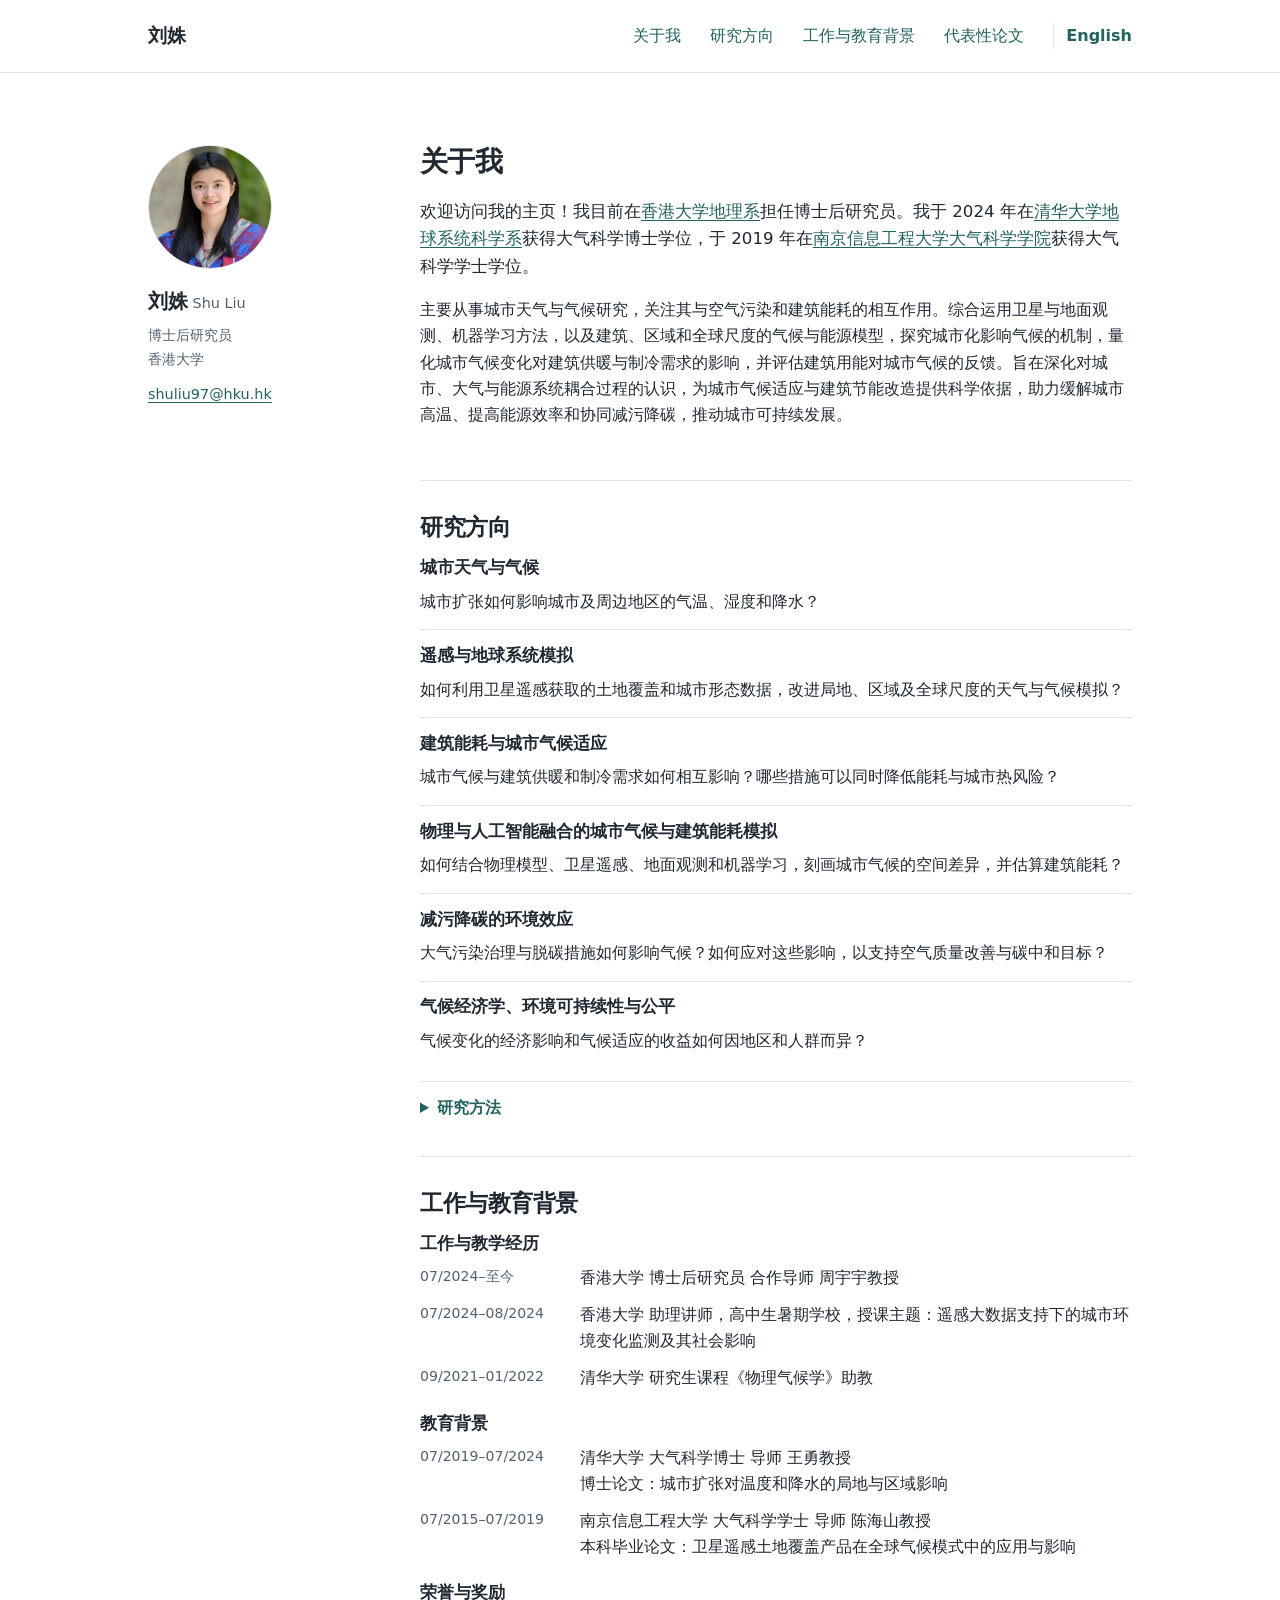
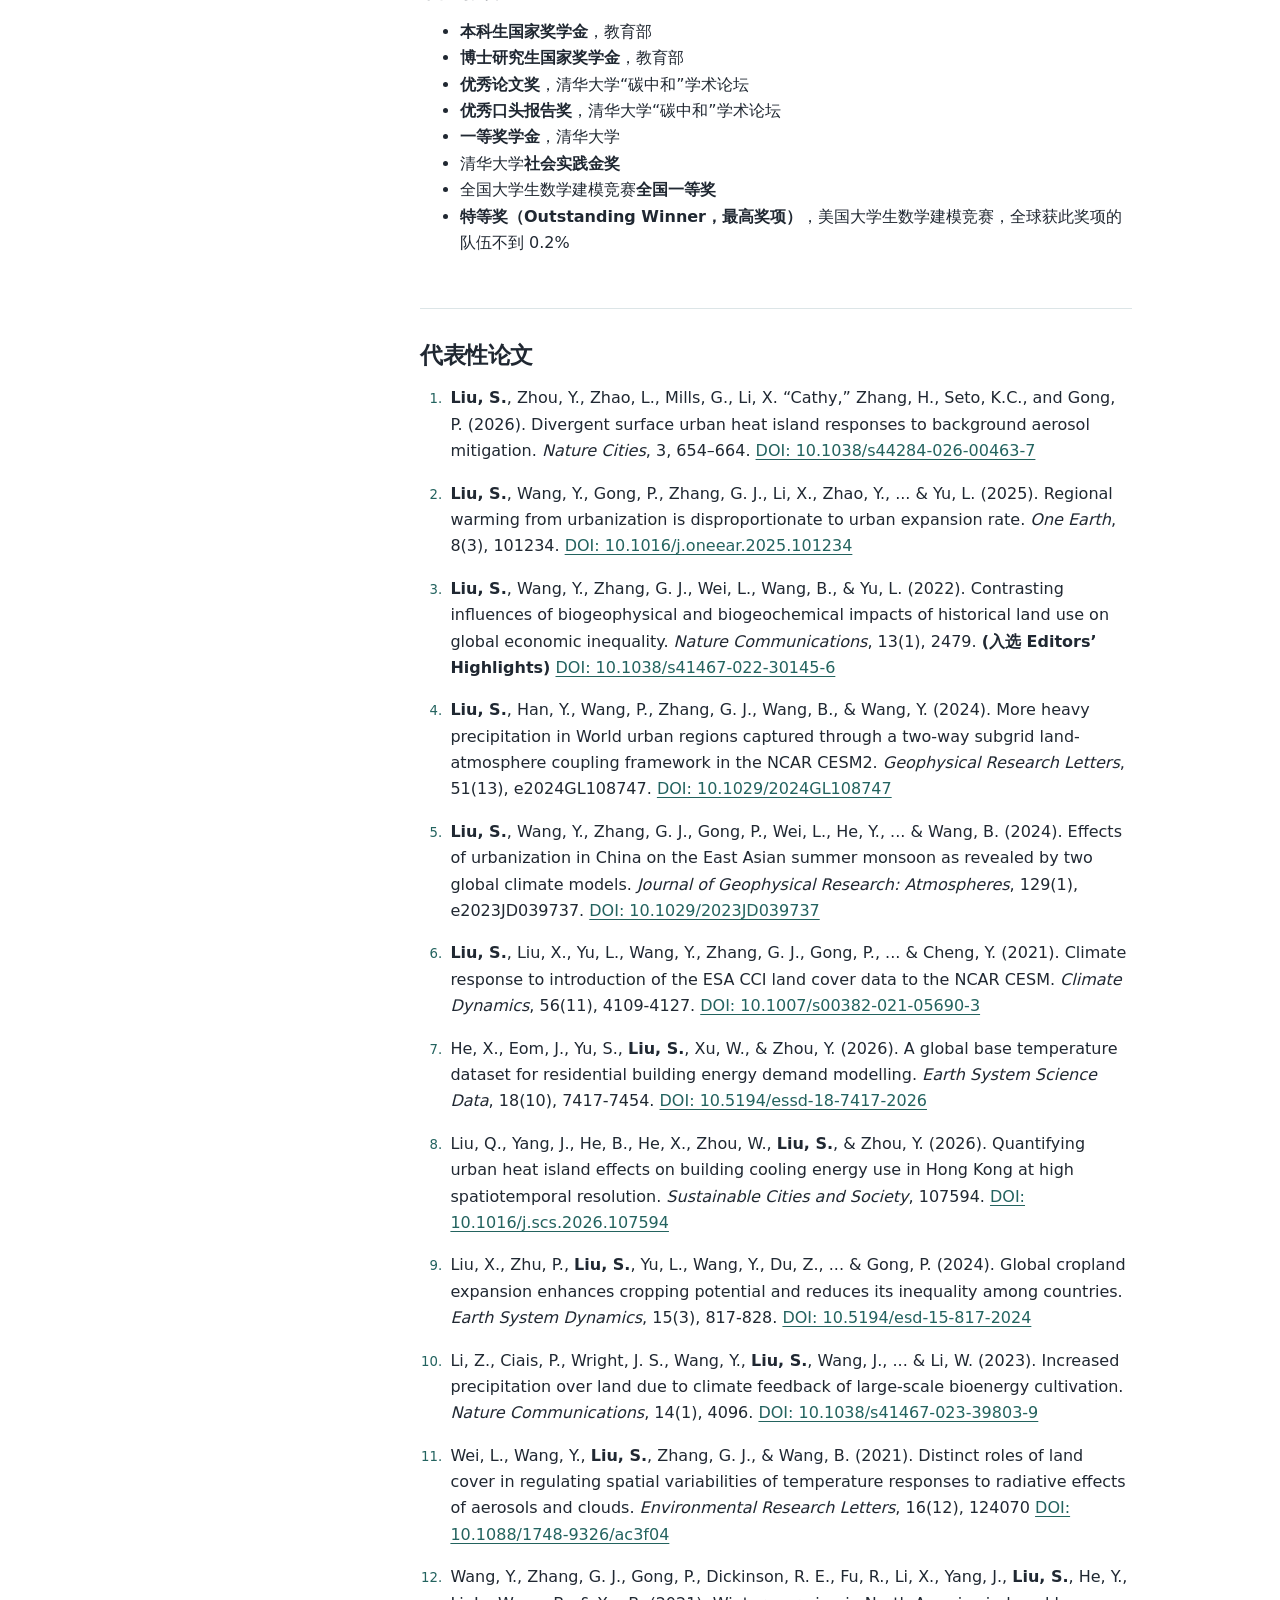
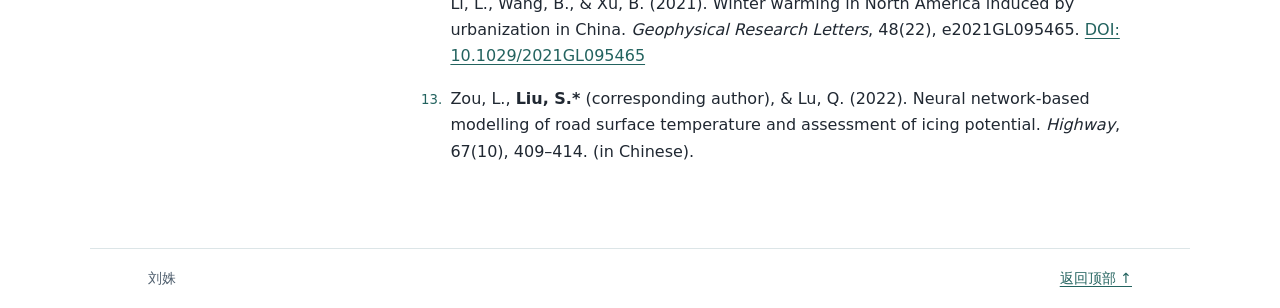
==== zh.html @ 998f200f "Add files via upload Publish bilingual academic homepage" ====
<!DOCTYPE html>

<html lang="zh-CN">
<head><meta charset="utf-8"/><meta content="width=device-width, initial-scale=1" name="viewport"/>
<title>刘姝 | 学术主页</title>
<meta content="刘姝，香港大学博士后研究员，研究城市天气与气候、建筑能耗及气候变化的经济影响。" name="description"/>
<link href="index.html" hreflang="en" rel="alternate"/>
<script defer="" src="language.js"></script>
<link href="style.css" rel="stylesheet"/></head>
<body>
<a class="skip" href="#about">跳转到正文</a>
<header><nav aria-label="主导航"><a class="brand" href="#about">刘姝</a><div class="navlinks"><a href="#about">关于我</a><a href="#research">研究方向</a><a href="#cv">工作与教育背景</a><a href="#publications">代表性论文</a><a class="language" href="index.html" hreflang="en" lang="en">English</a></div></nav></header>
<div class="layout">
<aside aria-label="个人信息"><div class="identity"><img alt="刘姝的照片" height="124" src="portrait.jpg?v=53b69d57" width="124"/><div><strong>刘姝</strong> <span lang="en">Shu Liu</span><p>博士后研究员<br/>香港大学</p></div></div><a href="mailto:shuliu97@hku.hk">shuliu97@hku.hk</a></aside>
<main>
<section id="about"><h1>关于我</h1>
<p class="lead">欢迎访问我的主页！我目前在<a href="https://geog.hku.hk/">香港大学地理系</a>担任博士后研究员。我于 2024 年在<a href="https://www.dess.tsinghua.edu.cn/">清华大学地球系统科学系</a>获得大气科学博士学位，于 2019 年在<a href="https://cas.nuist.edu.cn/index.htm">南京信息工程大学大气科学学院</a>获得大气科学学士学位。</p>
<p>主要从事城市天气与气候研究，关注其与空气污染和建筑能耗的相互作用。综合运用卫星与地面观测、机器学习方法，以及建筑、区域和全球尺度的气候与能源模型，探究城市化影响气候的机制，量化城市气候变化对建筑供暖与制冷需求的影响，并评估建筑用能对城市气候的反馈。旨在深化对城市、大气与能源系统耦合过程的认识，为城市气候适应与建筑节能改造提供科学依据，助力缓解城市高温、提高能源效率和协同减污降碳，推动城市可持续发展。</p>
</section>
<section id="research"><h2>研究方向</h2><div class="themes"><article><h3>城市天气与气候</h3><p>城市扩张如何影响城市及周边地区的气温、湿度和降水？</p></article><article><h3>遥感与地球系统模拟</h3><p>如何利用卫星遥感获取的土地覆盖和城市形态数据，改进局地、区域及全球尺度的天气与气候模拟？</p></article><article><h3>建筑能耗与城市气候适应</h3><p>城市气候与建筑供暖和制冷需求如何相互影响？哪些措施可以同时降低能耗与城市热风险？</p></article><article><h3>物理与人工智能融合的城市气候与建筑能耗模拟</h3><p>如何结合物理模型、卫星遥感、地面观测和机器学习，刻画城市气候的空间差异，并估算建筑能耗？</p></article><article><h3>减污降碳的环境效应</h3><p>大气污染治理与脱碳措施如何影响气候？如何应对这些影响，以支持空气质量改善与碳中和目标？</p></article><article><h3>气候经济学、环境可持续性与公平</h3><p>气候变化的经济影响和气候适应的收益如何因地区和人群而异？</p></article></div><details class="methods"><summary>研究方法</summary><ul><li>卫星与地面观测</li>
<li>地球系统模拟（CESM）</li>
<li>区域天气模拟（WRF）</li>
<li>陆面过程模拟（CLM）</li>
<li>人工智能赋能的城市气候–能源制图与模拟</li>
<li>建筑能耗模拟（EnergyPlus）</li>
<li>陆面能量平衡分析与温湿度变化诊断</li>
<li>能源–水–土地系统与气候政策综合评估（GCAM）</li>
<li>气候–经济模拟（DICE、RICE）</li></ul></details></section>
<section id="cv"><h2>工作与教育背景</h2><h3>工作与教学经历</h3><dl class="timeline"><dt>07/2024–至今</dt><dd>香港大学  博士后研究员    合作导师 周宇宇教授</dd>
<dt>07/2024–08/2024</dt><dd>香港大学 助理讲师，高中生暑期学校，授课主题：遥感大数据支持下的城市环境变化监测及其社会影响</dd>
<dt>09/2021–01/2022</dt><dd>清华大学  研究生课程《物理气候学》助教</dd></dl><h3>教育背景</h3><dl class="timeline"><dt>07/2019–07/2024</dt><dd>清华大学  大气科学博士    导师 王勇教授<br/>博士论文：城市扩张对温度和降水的局地与区域影响</dd>
<dt>07/2015–07/2019</dt><dd>南京信息工程大学  大气科学学士    导师 陈海山教授<br/>本科毕业论文：卫星遥感土地覆盖产品在全球气候模式中的应用与影响</dd></dl><h3>荣誉与奖励</h3><ul><li><strong>本科生国家奖学金</strong>，教育部</li><li><strong>博士研究生国家奖学金</strong>，教育部</li><li><strong>优秀论文奖</strong>，清华大学“碳中和”学术论坛</li><li><strong>优秀口头报告奖</strong>，清华大学“碳中和”学术论坛</li><li><strong>一等奖学金</strong>，清华大学</li><li>清华大学<strong>社会实践金奖</strong></li><li>全国大学生数学建模竞赛<strong>全国一等奖</strong></li><li><strong>特等奖（Outstanding Winner，最高奖项）</strong>，美国大学生数学建模竞赛，全球获此奖项的队伍不到 0.2%</li></ul></section><section id="publications"><h2>代表性论文</h2><ol class="bibliography">
<li id="publication-1" lang="en"><strong>Liu, S.</strong>, Zhou, Y., Zhao, L., Mills, G., Li, X. “Cathy,” Zhang, H., Seto, K.C., and Gong, P. (2026). Divergent surface urban heat island responses to background aerosol mitigation. <i>Nature Cities</i>, 3, 654–664. <a href="https://doi.org/10.1038/s44284-026-00463-7">DOI: 10.1038/s44284-026-00463-7</a></li>
<li id="publication-2" lang="en"><strong>Liu, S.</strong>, Wang, Y., Gong, P., Zhang, G. J., Li, X., Zhao, Y., ... &amp; Yu, L. (2025). Regional warming from urbanization is disproportionate to urban expansion rate. <i>One Earth</i>, 8(3), 101234. <a href="https://doi.org/10.1016/j.oneear.2025.101234">DOI: 10.1016/j.oneear.2025.101234</a></li>
<li id="publication-3" lang="en"><strong>Liu, S.</strong>, Wang, Y., Zhang, G. J., Wei, L., Wang, B., &amp; Yu, L. (2022). Contrasting influences of biogeophysical and biogeochemical impacts of historical land use on global economic inequality. <i>Nature Communications</i>, 13(1), 2479.  <strong>(入选 Editors’ Highlights)</strong> <a href="https://doi.org/10.1038/s41467-022-30145-6">DOI: 10.1038/s41467-022-30145-6</a></li>
<li id="publication-4" lang="en"><strong>Liu, S.</strong>, Han, Y., Wang, P., Zhang, G. J., Wang, B., &amp; Wang, Y. (2024). More heavy precipitation in World urban regions captured through a two‐way subgrid land‐atmosphere coupling framework in the NCAR CESM2. <i>Geophysical Research Letters</i>, 51(13), e2024GL108747. <a href="https://doi.org/10.1029/2024GL108747">DOI: 10.1029/2024GL108747</a></li>
<li id="publication-5" lang="en"><strong>Liu, S.</strong>, Wang, Y., Zhang, G. J., Gong, P., Wei, L., He, Y., ... &amp; Wang, B. (2024). Effects of urbanization in China on the East Asian summer monsoon as revealed by two global climate models. <i>Journal of Geophysical Research: Atmospheres</i>, 129(1), e2023JD039737. <a href="https://doi.org/10.1029/2023JD039737">DOI: 10.1029/2023JD039737</a></li>
<li id="publication-6" lang="en"><strong>Liu, S.</strong>, Liu, X., Yu, L., Wang, Y., Zhang, G. J., Gong, P., ... &amp; Cheng, Y. (2021). Climate response to introduction of the ESA CCI land cover data to the NCAR CESM. <i>Climate Dynamics</i>, 56(11), 4109-4127. <a href="https://doi.org/10.1007/s00382-021-05690-3">DOI: 10.1007/s00382-021-05690-3</a></li>
<li id="publication-7" lang="en">He, X., Eom, J., Yu, S., <strong>Liu, S.</strong>, Xu, W., &amp; Zhou, Y. (2026). A global base temperature dataset for residential building energy demand modelling. <i>Earth System Science Data</i>, 18(10), 7417-7454. <a href="https://doi.org/10.5194/essd-18-7417-2026">DOI: 10.5194/essd-18-7417-2026</a></li>
<li id="publication-8" lang="en">Liu, Q., Yang, J., He, B., He, X., Zhou, W., <strong>Liu, S.</strong>, &amp; Zhou, Y. (2026). Quantifying urban heat island effects on building cooling energy use in Hong Kong at high spatiotemporal resolution. <i>Sustainable Cities and Society</i>, 107594. <a href="https://doi.org/10.1016/j.scs.2026.107594">DOI: 10.1016/j.scs.2026.107594</a></li>
<li id="publication-9" lang="en">Liu, X., Zhu, P., <strong>Liu, S.</strong>, Yu, L., Wang, Y., Du, Z., ... &amp; Gong, P. (2024). Global cropland expansion enhances cropping potential and reduces its inequality among countries. <i>Earth System Dynamics</i>, 15(3), 817-828. <a href="https://doi.org/10.5194/esd-15-817-2024">DOI: 10.5194/esd-15-817-2024</a></li>
<li id="publication-10" lang="en">Li, Z., Ciais, P., Wright, J. S., Wang, Y., <strong>Liu, S.</strong>, Wang, J., ... &amp; Li, W. (2023). Increased precipitation over land due to climate feedback of large-scale bioenergy cultivation. <i>Nature Communications</i>, 14(1), 4096. <a href="https://doi.org/10.1038/s41467-023-39803-9">DOI: 10.1038/s41467-023-39803-9</a></li>
<li id="publication-11" lang="en">Wei, L., Wang, Y., <strong>Liu, S.</strong>, Zhang, G. J., &amp; Wang, B. (2021). Distinct roles of land cover in regulating spatial variabilities of temperature responses to radiative effects of aerosols and clouds. <i>Environmental Research Letters</i>, 16(12), 124070 <a href="https://doi.org/10.1088/1748-9326/ac3f04">DOI: 10.1088/1748-9326/ac3f04</a></li>
<li id="publication-12" lang="en">Wang, Y., Zhang, G. J., Gong, P., Dickinson, R. E., Fu, R., Li, X., Yang, J., <strong>Liu, S.</strong>, He, Y., Li, L., Wang, B., &amp; Xu, B. (2021). Winter warming in North America induced by urbanization in China. <i>Geophysical Research Letters</i>, 48(22), e2021GL095465. <a href="https://doi.org/10.1029/2021GL095465">DOI: 10.1029/2021GL095465</a></li><li id="publication-13" lang="en">Zou, L., <strong>Liu, S.*</strong> (corresponding author), &amp; Lu, Q. (2022). Neural network-based modelling of road surface temperature and assessment of icing potential. <i>Highway</i>, 67(10), 409–414. (in Chinese). </li>
</ol></section>
</main></div><footer><span>刘姝</span><a href="#about">返回顶部 ↑</a></footer></body></html>
---- style.css ----
:root{--ink:#202832;--muted:#526170;--accent:#23635f;--line:#dce5e7;--wash:#f3f8f7;--paper:#fff}*{box-sizing:border-box}html{scroll-padding-top:1.5rem}body{margin:0;background:var(--paper);color:var(--ink);font:16px/1.65 system-ui,-apple-system,"Segoe UI",sans-serif}a{color:var(--accent);text-underline-offset:.2em}a:hover{text-decoration-thickness:2px}a:focus-visible,summary:focus-visible{outline:2px solid var(--accent);outline-offset:4px}header{border-bottom:1px solid var(--line)}nav,.layout,footer{max-width:1100px;margin:auto;padding-inline:clamp(20px,5vw,58px)}nav{min-height:72px;display:flex;align-items:center;justify-content:space-between;gap:1rem}.brand{font-weight:750;font-size:1.2rem;color:var(--ink);text-decoration:none}.navlinks{display:flex;flex-wrap:wrap;gap:clamp(.65rem,3vw,1.8rem)}.navlinks a{text-decoration:none}.navlinks a:hover{text-decoration:underline}.layout{display:grid;grid-template-columns:200px minmax(0,1fr);gap:clamp(30px,6vw,72px);padding-top:clamp(36px,6vw,72px)}aside{align-self:start;position:sticky;top:30px;font-size:.9rem;color:var(--muted)}aside img{display:block;object-fit:cover;object-position:center 35%;border-radius:50%;margin-bottom:1rem;border:1px solid var(--line)}aside strong{font-size:1.27rem;color:var(--ink)}aside p{margin:.35rem 0 .7rem}h1,h2,h3{line-height:1.24;margin:0 0 .65em}h1,h2{font-family:Georgia,"Times New Roman",serif}h1{font-size:1.75rem;letter-spacing:-.02em}h2{font-size:1.45rem;letter-spacing:-.02em}h3{font-size:1.05rem}p{margin:0 0 1em}.lead{font-size:1.04rem}section{padding-bottom:2.2rem;margin-bottom:2rem;border-bottom:1px solid var(--line)}section:last-child{border:0}.themes article{padding:.9rem 0;border-bottom:1px solid var(--line)}.themes article:first-child{padding-top:0}.themes article:last-child{border:0}.themes p{margin:0}.bibliography{padding-left:1.65rem}.bibliography li{padding-left:.25rem;margin-bottom:.8rem;overflow-wrap:anywhere}.bibliography li::marker{color:var(--accent);font-size:.83rem}.bibliography li:target{background:var(--wash);outline:4px solid var(--wash)}details{border-top:1px solid var(--line);padding-top:.8rem}summary{cursor:pointer;color:var(--accent);font-weight:650}.timeline{display:grid;grid-template-columns:9rem minmax(0,1fr);gap:.65rem 1rem;margin:0 0 1.35rem}.timeline dt{font-size:.88rem;color:var(--muted)}.timeline dd{margin:0}.timeline small{display:block;color:var(--muted)}footer{display:flex;justify-content:space-between;padding-block:1.1rem;border-top:1px solid var(--line);color:var(--muted);font-size:.88rem}.skip{position:absolute;left:1rem;top:-8rem;background:#fff;padding:.5rem}.skip:focus{top:1rem}@media(max-width:690px){.layout{display:block;padding-top:24px}aside{position:static;border-bottom:1px solid var(--line);padding-bottom:18px;margin-bottom:28px}.identity{display:flex;align-items:center;gap:14px}.identity img{width:64px;height:64px;margin:0}.identity p{margin:0 0 .2em}nav{min-height:60px}.navlinks{font-size:.88rem}.timeline{grid-template-columns:1fr;gap:.1rem}.timeline dd{margin-bottom:.6rem}}@media print{header,aside,footer,main section:not(#cv):not(#publications){display:none}.layout{display:block;padding:0}details{display:none}a{color:inherit}}

.navlinks .language{font-weight:700;padding-inline-start:.8rem;border-inline-start:1px solid var(--line)}

.paper-title{display:block;margin-bottom:.14rem}.paper-meta{display:block;color:var(--muted);font-size:.9rem}.bibliography li{margin-bottom:1rem}.methods{margin-top:.75rem}
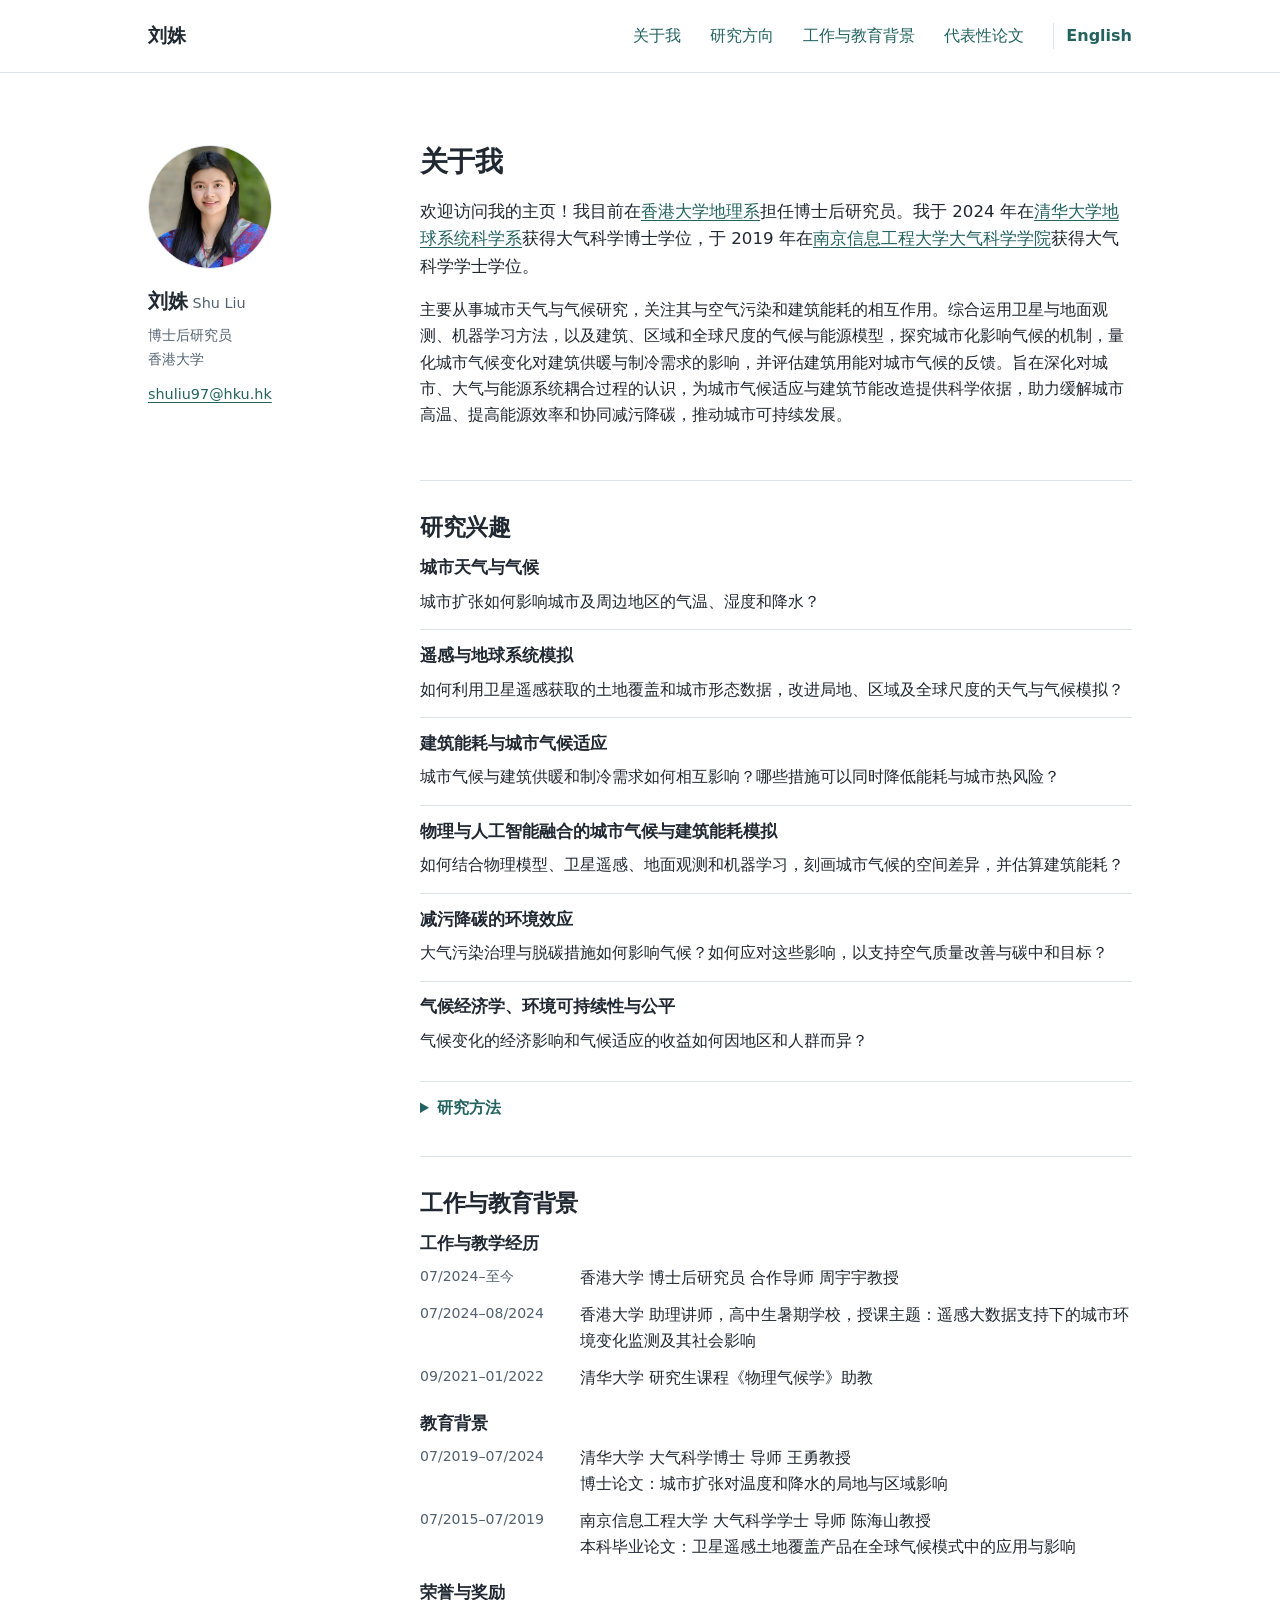
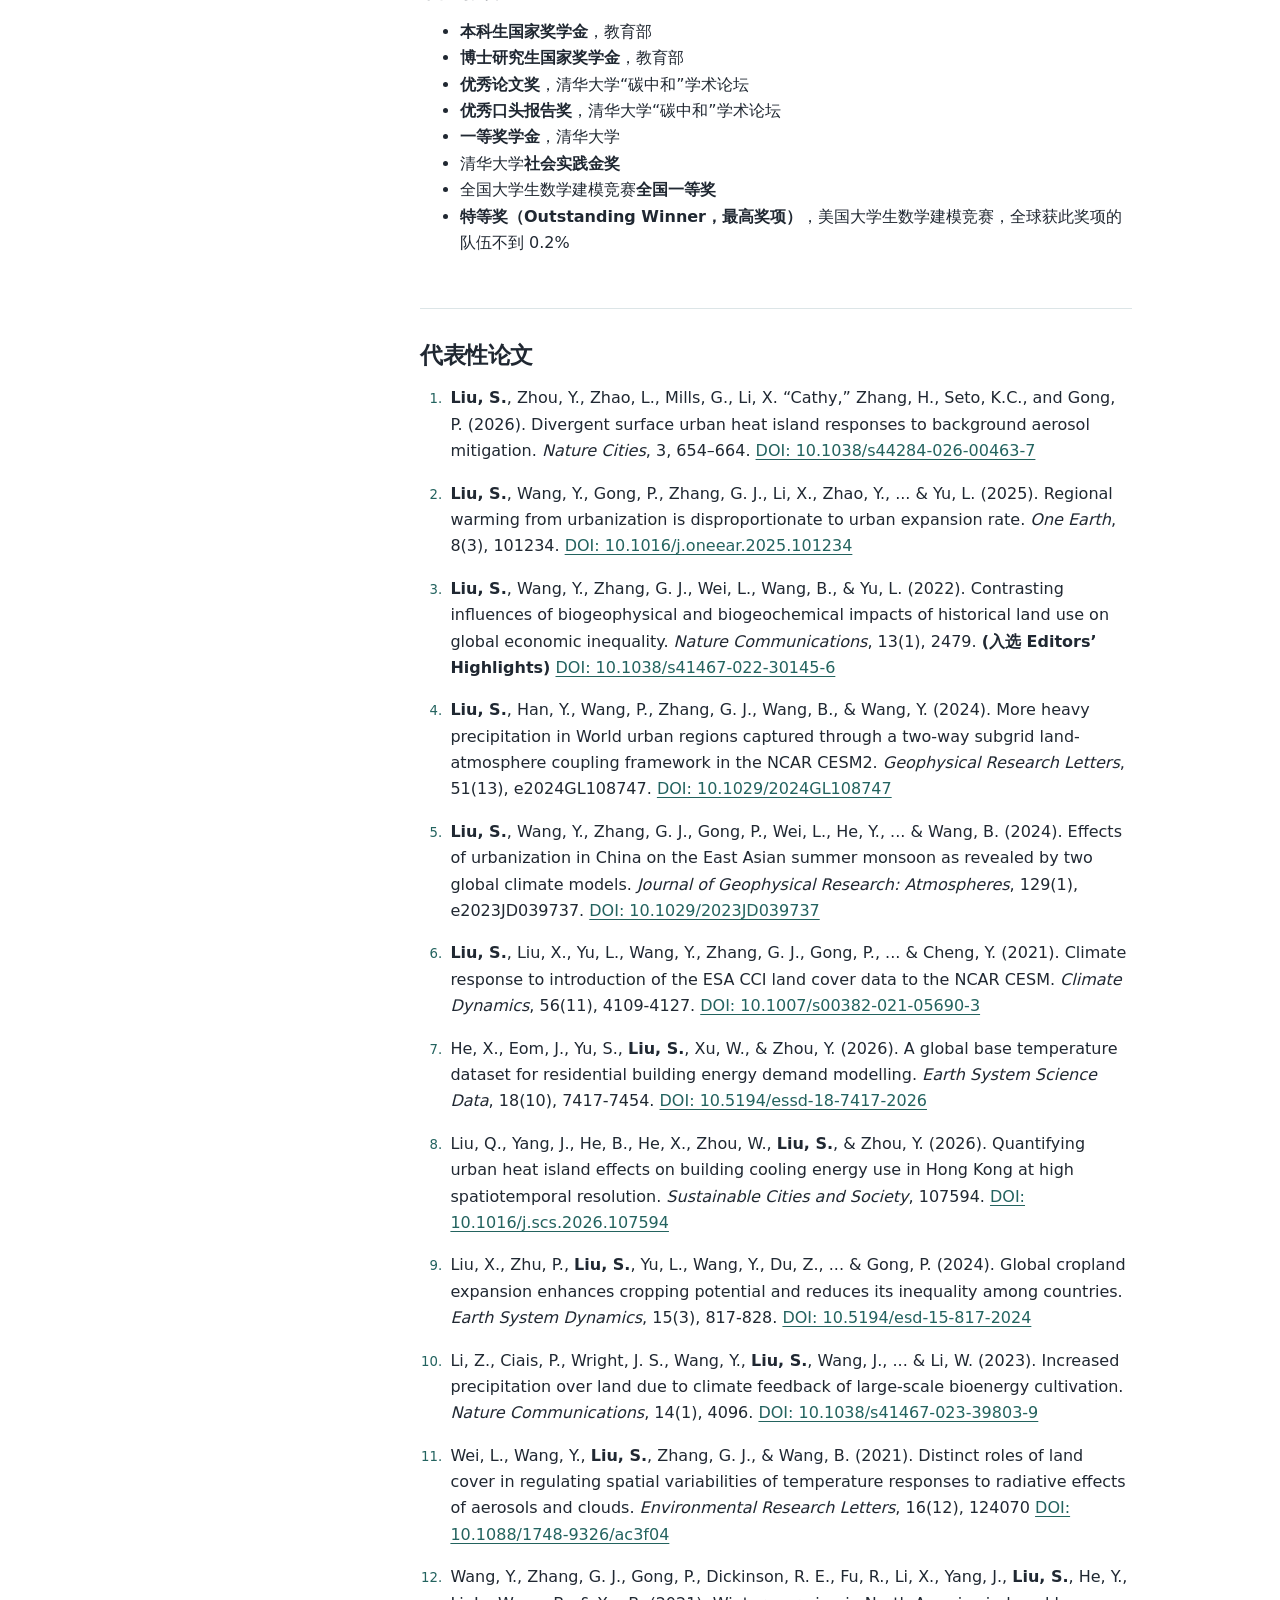
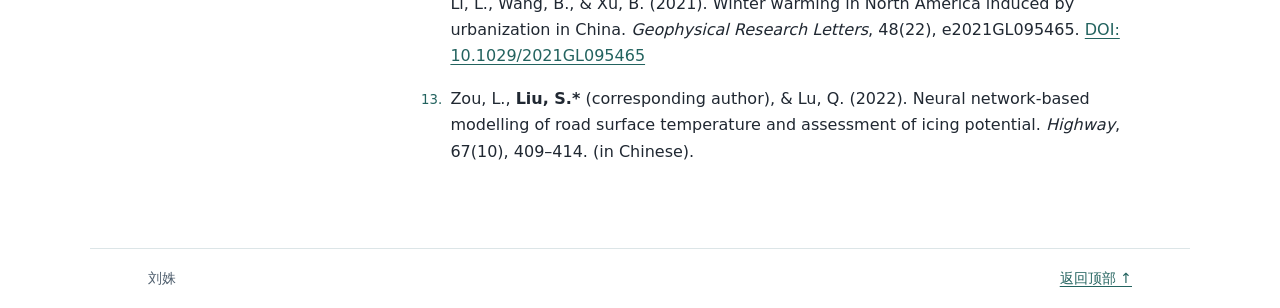
==== commit bf04e561: "Fix HTML encoding issues in zh.html" ====
--- a/zh.html
+++ b/zh.html
@@ -17,7 +17,7 @@
 <p class="lead">欢迎访问我的主页！我目前在<a href="https://geog.hku.hk/">香港大学地理系</a>担任博士后研究员。我于 2024 年在<a href="https://www.dess.tsinghua.edu.cn/">清华大学地球系统科学系</a>获得大气科学博士学位，于 2019 年在<a href="https://cas.nuist.edu.cn/index.htm">南京信息工程大学大气科学学院</a>获得大气科学学士学位。</p>
 <p>主要从事城市天气与气候研究，关注其与空气污染和建筑能耗的相互作用。综合运用卫星与地面观测、机器学习方法，以及建筑、区域和全球尺度的气候与能源模型，探究城市化影响气候的机制，量化城市气候变化对建筑供暖与制冷需求的影响，并评估建筑用能对城市气候的反馈。旨在深化对城市、大气与能源系统耦合过程的认识，为城市气候适应与建筑节能改造提供科学依据，助力缓解城市高温、提高能源效率和协同减污降碳，推动城市可持续发展。</p>
 </section>
-<section id="research"><h2>研究方向</h2><div class="themes"><article><h3>城市天气与气候</h3><p>城市扩张如何影响城市及周边地区的气温、湿度和降水？</p></article><article><h3>遥感与地球系统模拟</h3><p>如何利用卫星遥感获取的土地覆盖和城市形态数据，改进局地、区域及全球尺度的天气与气候模拟？</p></article><article><h3>建筑能耗与城市气候适应</h3><p>城市气候与建筑供暖和制冷需求如何相互影响？哪些措施可以同时降低能耗与城市热风险？</p></article><article><h3>物理与人工智能融合的城市气候与建筑能耗模拟</h3><p>如何结合物理模型、卫星遥感、地面观测和机器学习，刻画城市气候的空间差异，并估算建筑能耗？</p></article><article><h3>减污降碳的环境效应</h3><p>大气污染治理与脱碳措施如何影响气候？如何应对这些影响，以支持空气质量改善与碳中和目标？</p></article><article><h3>气候经济学、环境可持续性与公平</h3><p>气候变化的经济影响和气候适应的收益如何因地区和人群而异？</p></article></div><details class="methods"><summary>研究方法</summary><ul><li>卫星与地面观测</li>
+<section id="research"><h2>研究兴趣</h2><div class="themes"><article><h3>城市天气与气候</h3><p>城市扩张如何影响城市及周边地区的气温、湿度和降水？</p></article><article><h3>遥感与地球系统模拟</h3><p>如何利用卫星遥感获取的土地覆盖和城市形态数据，改进局地、区域及全球尺度的天气与气候模拟？</p></article><article><h3>建筑能耗与城市气候适应</h3><p>城市气候与建筑供暖和制冷需求如何相互影响？哪些措施可以同时降低能耗与城市热风险？</p></article><article><h3>物理与人工智能融合的城市气候与建筑能耗模拟</h3><p>如何结合物理模型、卫星遥感、地面观测和机器学习，刻画城市气候的空间差异，并估算建筑能耗？</p></article><article><h3>减污降碳的环境效应</h3><p>大气污染治理与脱碳措施如何影响气候？如何应对这些影响，以支持空气质量改善与碳中和目标？</p></article><article><h3>气候经济学、环境可持续性与公平</h3><p>气候变化的经济影响和气候适应的收益如何因地区和人群而异？</p></article></div><details class="methods"><summary>研究方法</summary><ul><li>卫星与地面观测</li>
 <li>地球系统模拟（CESM）</li>
 <li>区域天气模拟（WRF）</li>
 <li>陆面过程模拟（CLM）</li>
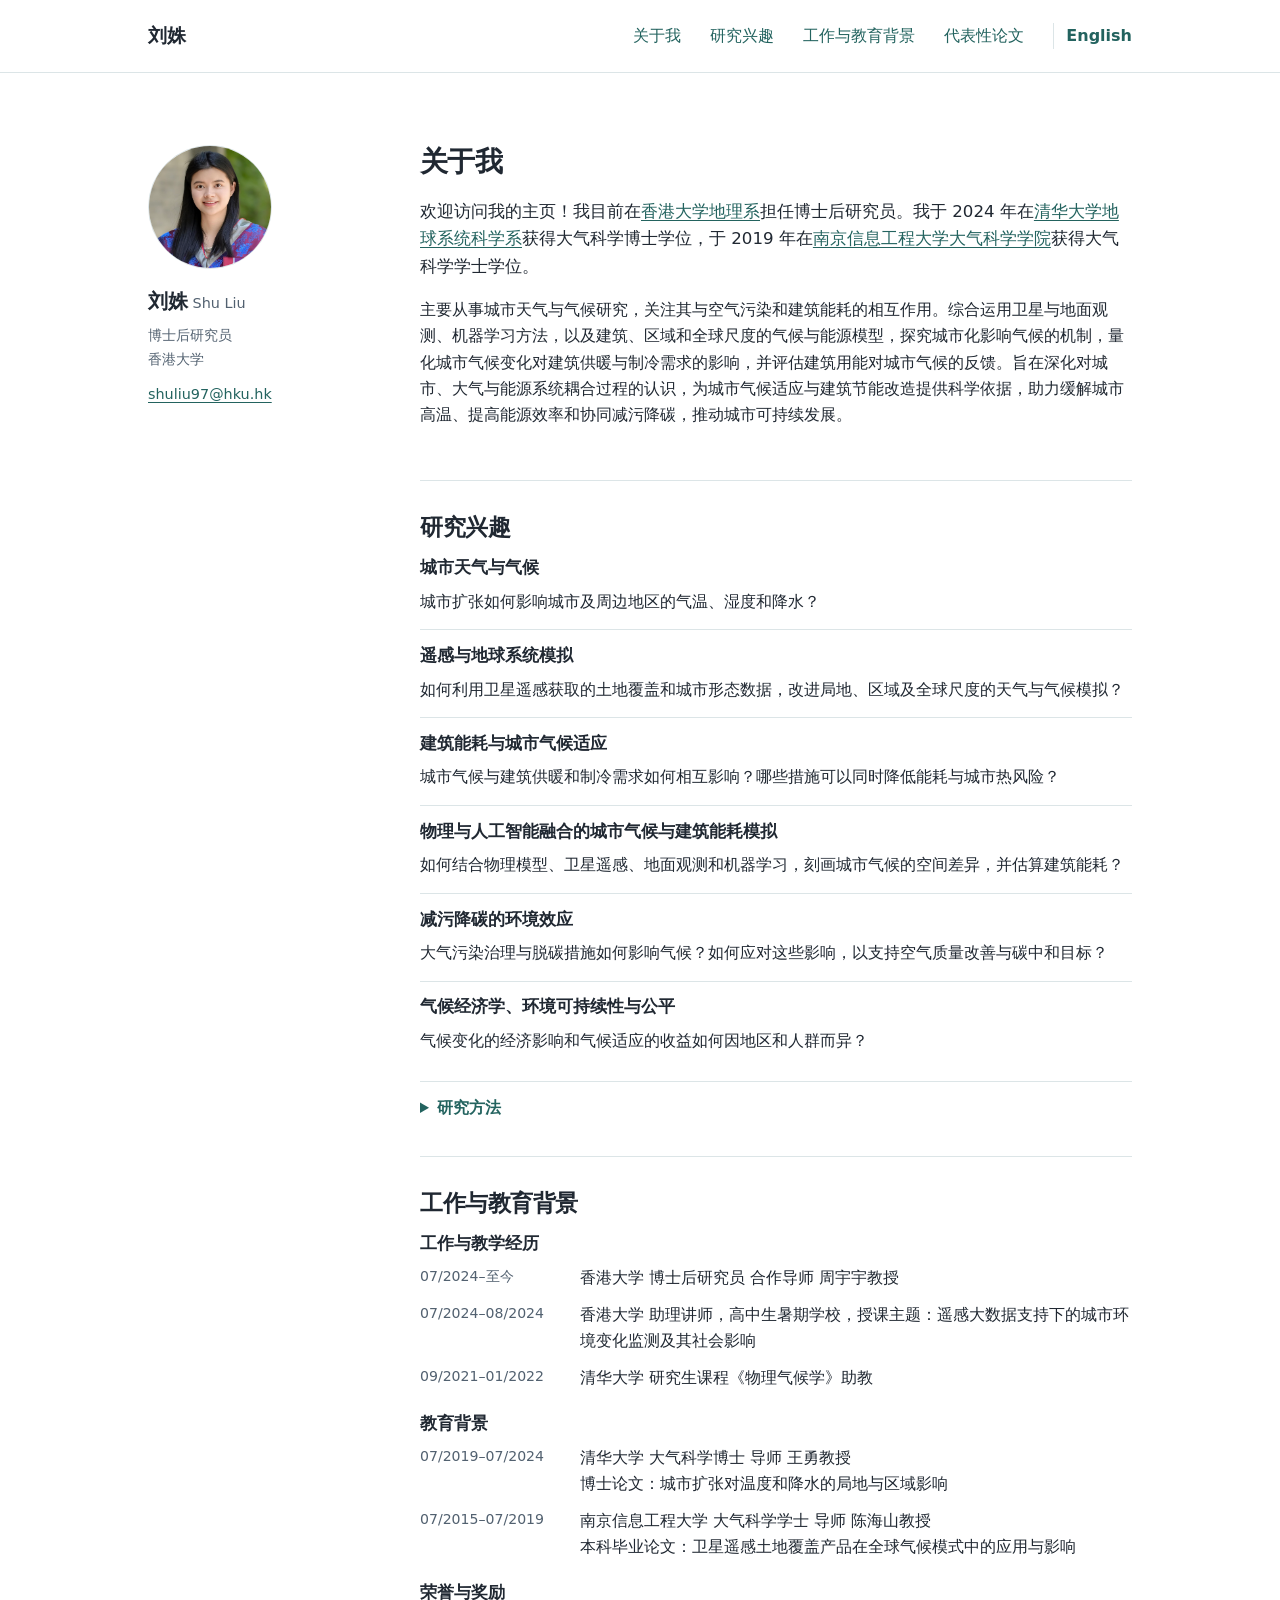
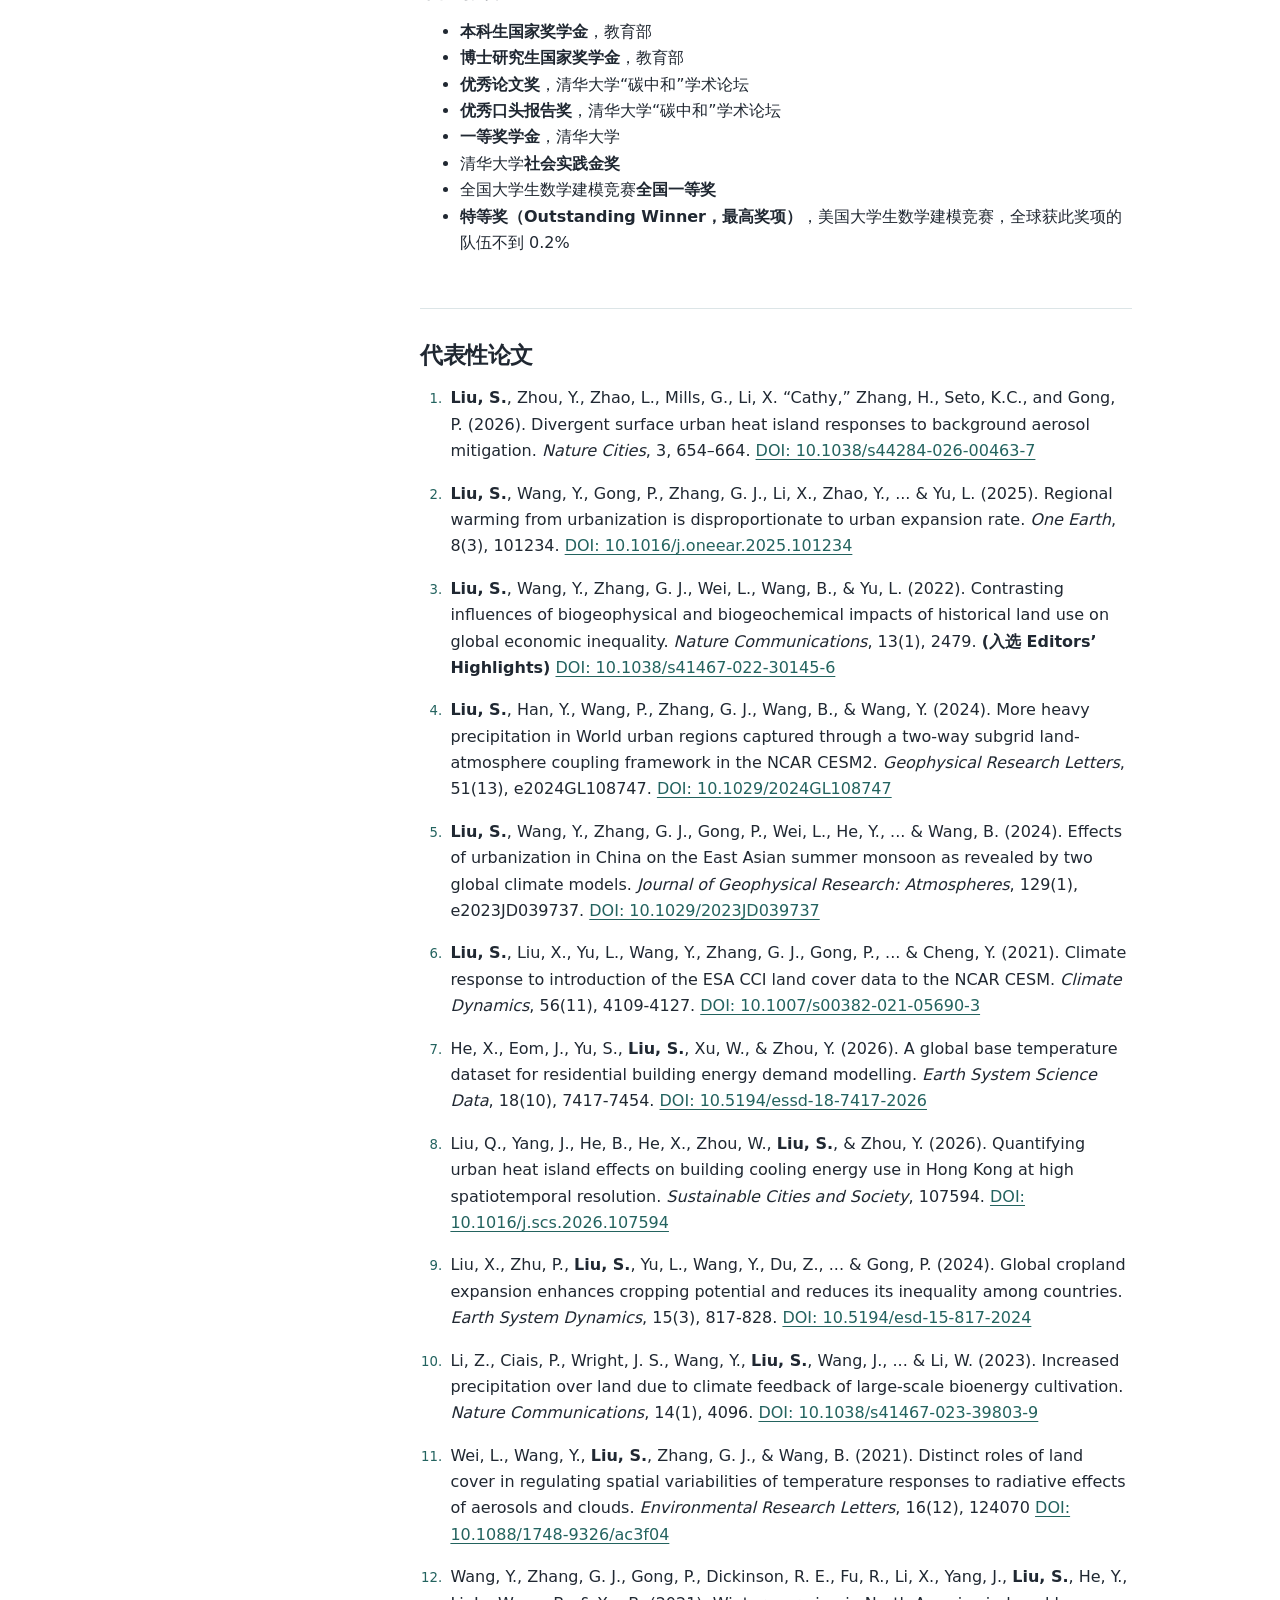
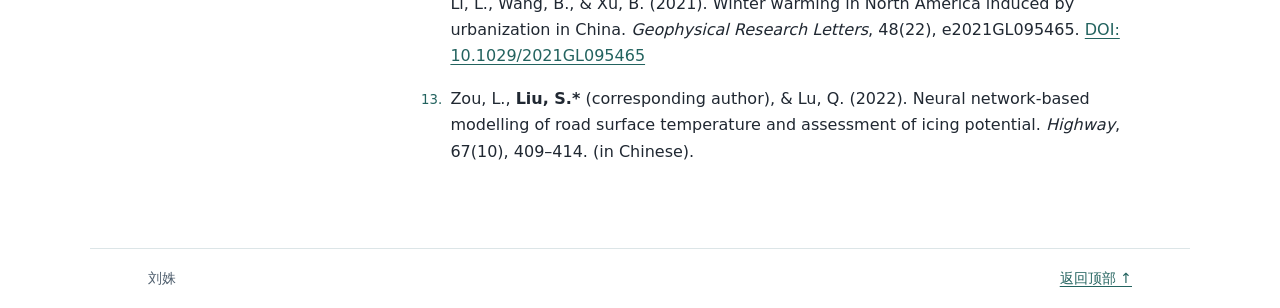
==== commit ddb19676: "Update zh.html" ====
--- a/zh.html
+++ b/zh.html
@@ -9,7 +9,7 @@
 <link href="style.css" rel="stylesheet"/></head>
 <body>
 <a class="skip" href="#about">跳转到正文</a>
-<header><nav aria-label="主导航"><a class="brand" href="#about">刘姝</a><div class="navlinks"><a href="#about">关于我</a><a href="#research">研究方向</a><a href="#cv">工作与教育背景</a><a href="#publications">代表性论文</a><a class="language" href="index.html" hreflang="en" lang="en">English</a></div></nav></header>
+<header><nav aria-label="主导航"><a class="brand" href="#about">刘姝</a><div class="navlinks"><a href="#about">关于我</a><a href="#research">研究兴趣</a><a href="#cv">工作与教育背景</a><a href="#publications">代表性论文</a><a class="language" href="index.html" hreflang="en" lang="en">English</a></div></nav></header>
 <div class="layout">
 <aside aria-label="个人信息"><div class="identity"><img alt="刘姝的照片" height="124" src="portrait.jpg?v=53b69d57" width="124"/><div><strong>刘姝</strong> <span lang="en">Shu Liu</span><p>博士后研究员<br/>香港大学</p></div></div><a href="mailto:shuliu97@hku.hk">shuliu97@hku.hk</a></aside>
 <main>
